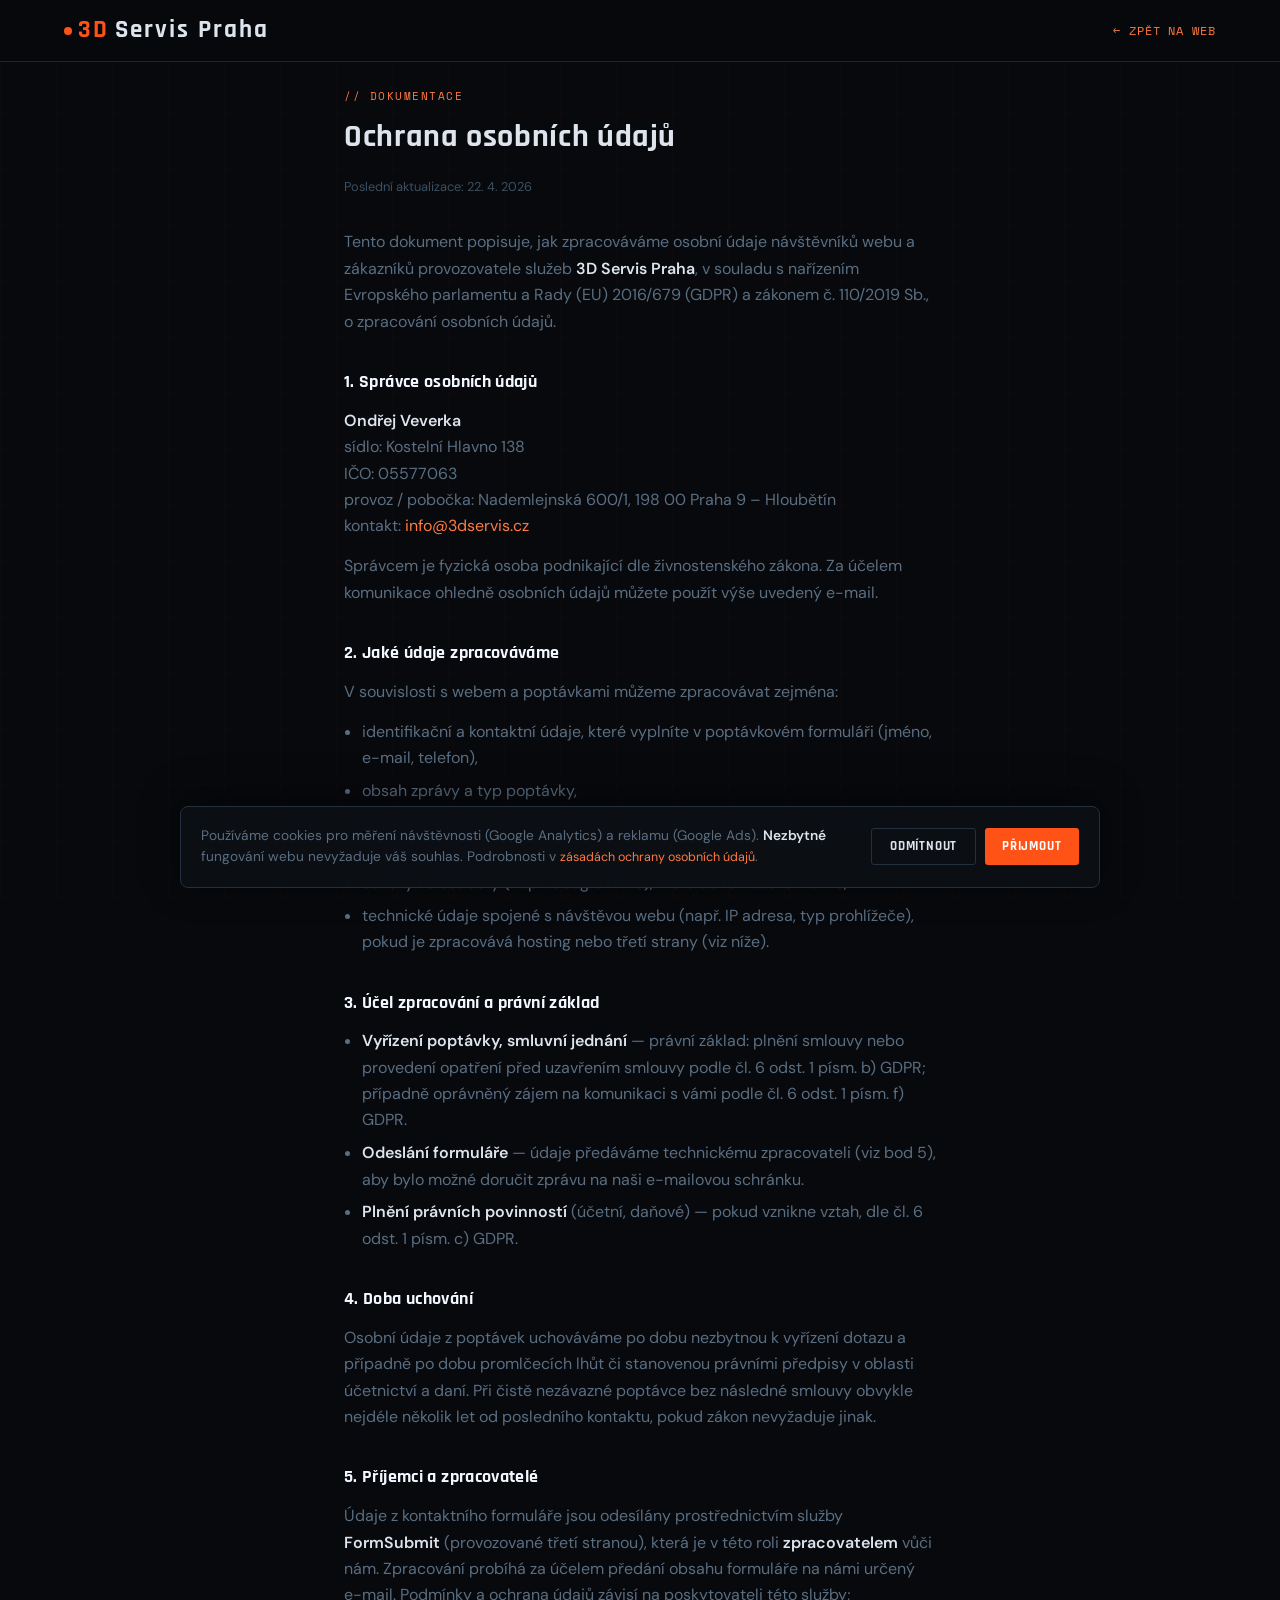
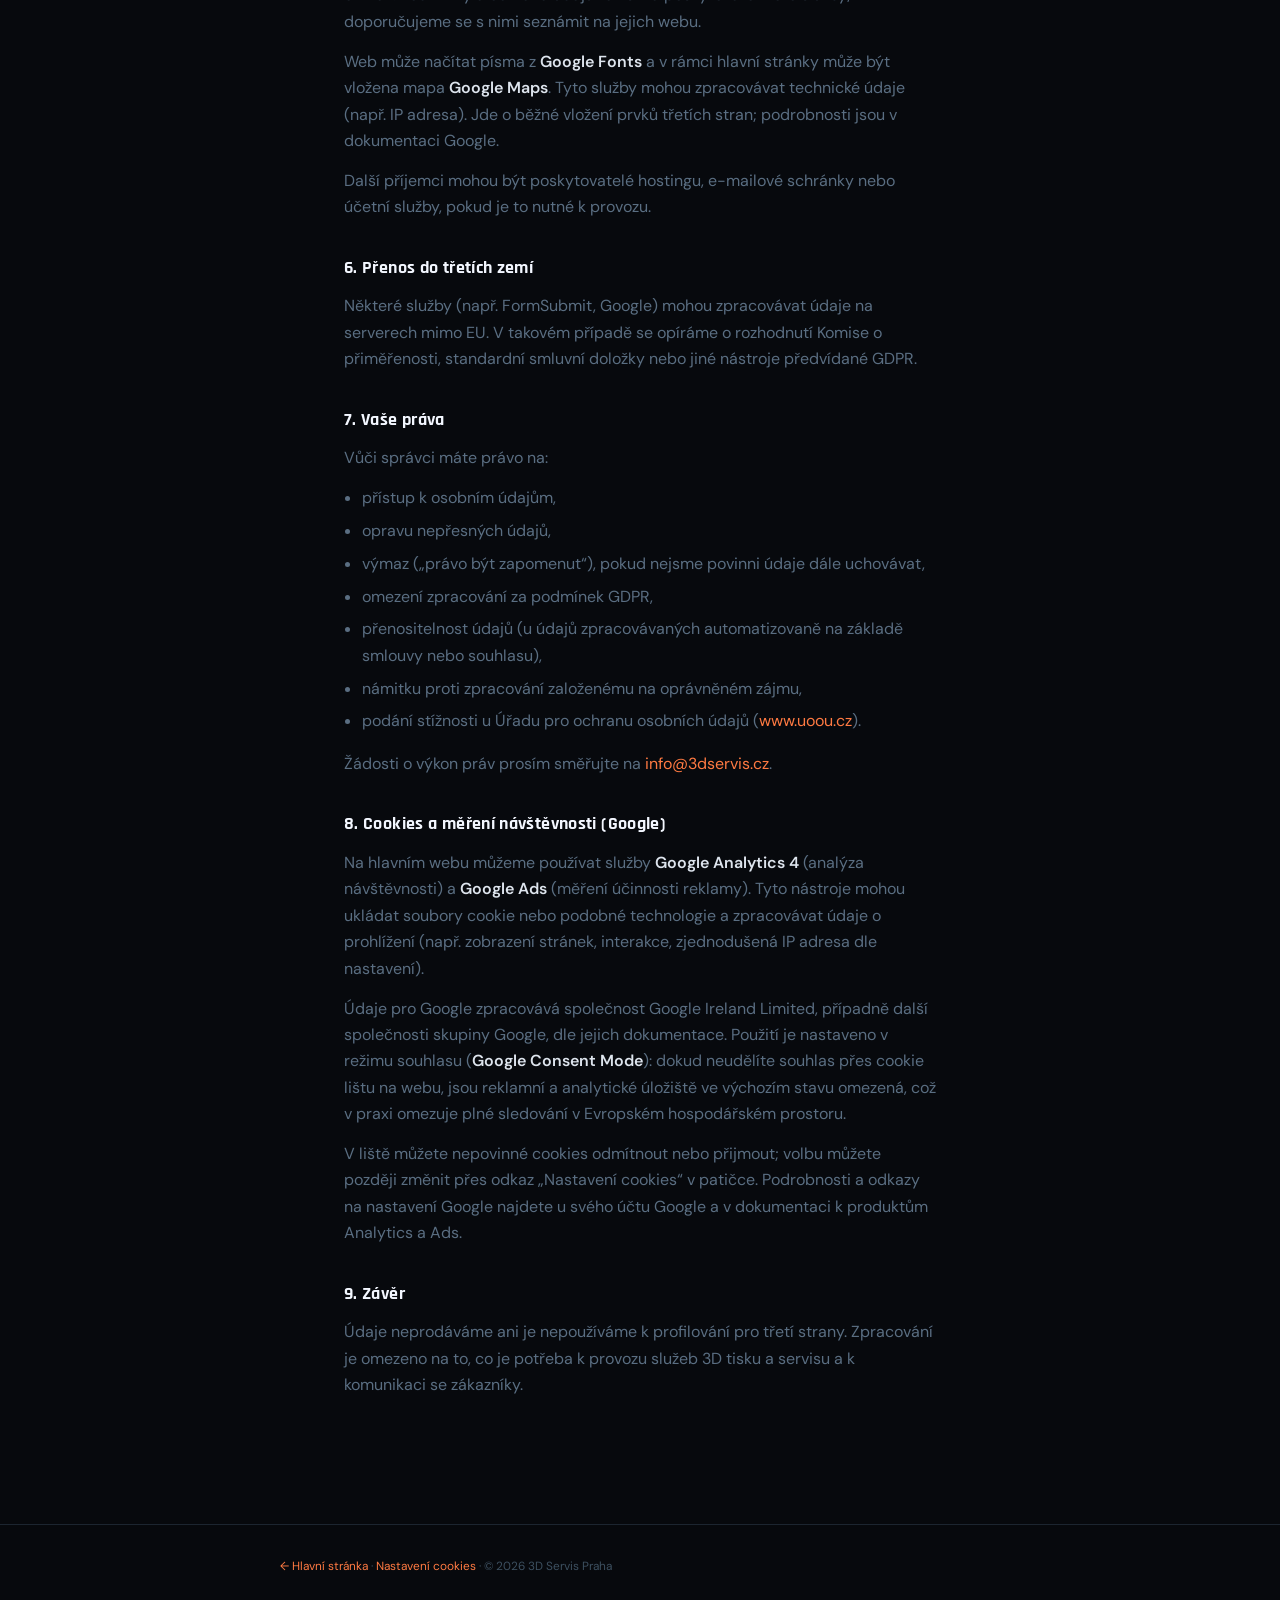
==== gdpr.html @ 3ed7b2bd "Add files via upload" ====
<!DOCTYPE html>
<html lang="cs">
<head>
<meta charset="UTF-8">
<meta name="viewport" content="width=device-width, initial-scale=1.0">
<title>Ochrana osobních údajů (GDPR) | 3D Servis Praha</title>
<meta name="description" content="Zásady zpracování osobních údajů společnosti 3D Servis Praha v souladu s nařízením GDPR.">
<link rel="preconnect" href="https://fonts.googleapis.com">
<link href="https://fonts.googleapis.com/css2?family=Rajdhani:wght@400;600;700&family=Space+Mono:wght@400;700&family=DM+Sans:ital,wght@0,300;0,400;0,500;1,400&display=swap" rel="stylesheet">
<link rel="stylesheet" href="css/gdpr.css">
</head>
<body>

<nav>
  <a class="logo" href="index.html"><div class="logo-dot"></div><span class="logo-3d">3D</span> Servis Praha</a>
  <a class="nav-back" href="index.html">← Zpět na web</a>
</nav>

<main>
  <div class="legal-eyebrow">// Dokumentace</div>
  <h1>Ochrana osobních údajů</h1>
  <p class="legal-updated">Poslední aktualizace: 22. 4. 2026</p>

  <article class="legal">
    <p>Tento dokument popisuje, jak zpracováváme osobní údaje návštěvníků webu a zákazníků provozovatele služeb <strong>3D Servis Praha</strong>, v souladu s nařízením Evropského parlamentu a Rady (EU) 2016/679 (GDPR) a zákonem č. 110/2019 Sb., o zpracování osobních údajů.</p>

    <h2>1. Správce osobních údajů</h2>
    <p><strong>Ondřej Veverka</strong><br>
    sídlo: Kostelní Hlavno 138<br>
    IČO: 05577063<br>
    provoz / pobočka: Nademlejnská 600/1, 198 00 Praha 9 – Hloubětín<br>
    kontakt: <a href="mailto:info@3dservis.cz">info@3dservis.cz</a></p>
    <p>Správcem je fyzická osoba podnikající dle živnostenského zákona. Za účelem komunikace ohledně osobních údajů můžete použít výše uvedený e-mail.</p>

    <h2>2. Jaké údaje zpracováváme</h2>
    <p>V souvislosti s webem a poptávkami můžeme zpracovávat zejména:</p>
    <ul>
      <li>identifikační a kontaktní údaje, které vyplníte v poptávkovém formuláři (jméno, e-mail, telefon),</li>
      <li>obsah zprávy a typ poptávky,</li>
      <li>přílohy odeslané prostřednictvím formuláře (např. 3D modely, obrázky, PDF), pokud je přiložíte,</li>
      <li>odkazy na soubory (např. Google Drive), které do formuláře vložíte,</li>
      <li>technické údaje spojené s návštěvou webu (např. IP adresa, typ prohlížeče), pokud je zpracovává hosting nebo třetí strany (viz níže).</li>
    </ul>

    <h2>3. Účel zpracování a právní základ</h2>
    <ul>
      <li><strong>Vyřízení poptávky, smluvní jednání</strong> — právní základ: plnění smlouvy nebo provedení opatření před uzavřením smlouvy podle čl. 6 odst. 1 písm. b) GDPR; případně oprávněný zájem na komunikaci s vámi podle čl. 6 odst. 1 písm. f) GDPR.</li>
      <li><strong>Odeslání formuláře</strong> — údaje předáváme technickému zpracovateli (viz bod 5), aby bylo možné doručit zprávu na naši e-mailovou schránku.</li>
      <li><strong>Plnění právních povinností</strong> (účetní, daňové) — pokud vznikne vztah, dle čl. 6 odst. 1 písm. c) GDPR.</li>
    </ul>

    <h2>4. Doba uchování</h2>
    <p>Osobní údaje z poptávek uchováváme po dobu nezbytnou k vyřízení dotazu a případně po dobu promlčecích lhůt či stanovenou právními předpisy v oblasti účetnictví a daní. Při čistě nezávazné poptávce bez následné smlouvy obvykle nejdéle několik let od posledního kontaktu, pokud zákon nevyžaduje jinak.</p>

    <h2>5. Příjemci a zpracovatelé</h2>
    <p>Údaje z kontaktního formuláře jsou odesílány prostřednictvím služby <strong>FormSubmit</strong> (provozované třetí stranou), která je v této roli <strong>zpracovatelem</strong> vůči nám. Zpracování probíhá za účelem předání obsahu formuláře na námi určený e-mail. Podmínky a ochrana údajů závisí na poskytovateli této služby; doporučujeme se s nimi seznámit na jejich webu.</p>
    <p>Web může načítat písma z <strong>Google Fonts</strong> a v rámci hlavní stránky může být vložena mapa <strong>Google Maps</strong>. Tyto služby mohou zpracovávat technické údaje (např. IP adresa). Jde o běžné vložení prvků třetích stran; podrobnosti jsou v dokumentaci Google.</p>
    <p>Další příjemci mohou být poskytovatelé hostingu, e-mailové schránky nebo účetní služby, pokud je to nutné k provozu.</p>

    <h2>6. Přenos do třetích zemí</h2>
    <p>Některé služby (např. FormSubmit, Google) mohou zpracovávat údaje na serverech mimo EU. V takovém případě se opíráme o rozhodnutí Komise o přiměřenosti, standardní smluvní doložky nebo jiné nástroje předvídané GDPR.</p>

    <h2>7. Vaše práva</h2>
    <p>Vůči správci máte právo na:</p>
    <ul>
      <li>přístup k osobním údajům,</li>
      <li>opravu nepřesných údajů,</li>
      <li>výmaz („právo být zapomenut“), pokud nejsme povinni údaje dále uchovávat,</li>
      <li>omezení zpracování za podmínek GDPR,</li>
      <li>přenositelnost údajů (u údajů zpracovávaných automatizovaně na základě smlouvy nebo souhlasu),</li>
      <li>námitku proti zpracování založenému na oprávněném zájmu,</li>
      <li>podání stížnosti u Úřadu pro ochranu osobních údajů (<a href="https://www.uoou.cz" target="_blank" rel="noopener noreferrer">www.uoou.cz</a>).</li>
    </ul>
    <p>Žádosti o výkon práv prosím směřujte na <a href="mailto:info@3dservis.cz">info@3dservis.cz</a>.</p>

    <h2 id="cookies">8. Cookies a měření návštěvnosti (Google)</h2>
    <p>Na hlavním webu můžeme používat služby <strong>Google Analytics 4</strong> (analýza návštěvnosti) a <strong>Google Ads</strong> (měření účinnosti reklamy). Tyto nástroje mohou ukládat soubory cookie nebo podobné technologie a zpracovávat údaje o prohlížení (např. zobrazení stránek, interakce, zjednodušená IP adresa dle nastavení).</p>
    <p>Údaje pro Google zpracovává společnost Google Ireland Limited, případně další společnosti skupiny Google, dle jejich dokumentace. Použití je nastaveno v režimu souhlasu (<strong>Google Consent Mode</strong>): dokud neudělíte souhlas přes cookie lištu na webu, jsou reklamní a analytické úložiště ve výchozím stavu omezená, což v praxi omezuje plné sledování v Evropském hospodářském prostoru.</p>
    <p>V liště můžete nepovinné cookies odmítnout nebo přijmout; volbu můžete později změnit přes odkaz „Nastavení cookies“ v patičce. Podrobnosti a odkazy na nastavení Google najdete u svého účtu Google a v dokumentaci k produktům Analytics a Ads.</p>

    <h2>9. Závěr</h2>
    <p>Údaje neprodáváme ani je nepoužíváme k profilování pro třetí strany. Zpracování je omezeno na to, co je potřeba k provozu služeb 3D tisku a servisu a k komunikaci se zákazníky.</p>
  </article>
</main>

<footer>
  <div class="f-inner">
    <a href="index.html">← Hlavní stránka</a> · <a href="#" data-cookie-settings>Nastavení cookies</a> · © 2026 3D Servis Praha
  </div>
</footer>

<script src="js/tracking.js" defer></script>
<script src="js/cookie-banner.js" defer></script>
</body>
</html>
---- css/gdpr.css ----
:root{
  --bg:#07090d; --surface:#0c0f14; --card:#10151c;
  --border:#1c2530; --border2:#243040;
  --orange:#ff5216; --orange2:#ff7a42;
  --text:#dde4ed; --muted:#5a6e82; --muted2:#3d5060;
}
*,*::before,*::after{box-sizing:border-box;margin:0;padding:0}
html{scroll-behavior:smooth}
body{background:var(--bg);color:var(--text);font-family:'DM Sans',sans-serif;font-size:16px;line-height:1.65;overflow-x:hidden}
body::before{content:'';position:fixed;inset:0;background-image:linear-gradient(rgba(255,82,22,.025) 1px,transparent 1px),linear-gradient(90deg,rgba(255,82,22,.025) 1px,transparent 1px);background-size:56px 56px;pointer-events:none;z-index:0}
nav{position:fixed;top:0;left:0;right:0;z-index:200;display:flex;align-items:center;justify-content:space-between;padding:0 5vw;height:62px;background:rgba(7,9,13,.88);backdrop-filter:blur(16px);border-bottom:1px solid var(--border)}
.logo{font-family:'Rajdhani',sans-serif;font-size:1.55rem;font-weight:700;letter-spacing:2px;color:var(--text);display:flex;align-items:center;gap:6px;text-decoration:none}
.logo-3d{color:var(--orange)}
.logo-dot{width:8px;height:8px;border-radius:50%;background:var(--orange);flex-shrink:0}
.nav-back{font-family:'Space Mono',monospace;font-size:.72rem;color:var(--orange2);text-decoration:none;letter-spacing:.08em;text-transform:uppercase}
.nav-back:hover{color:var(--orange)}
main{position:relative;z-index:1;max-width:720px;margin:0 auto;padding:5.5rem 5vw 4rem}
.legal-eyebrow{font-family:'Space Mono',monospace;font-size:.68rem;color:var(--orange2);letter-spacing:.14em;text-transform:uppercase;margin-bottom:.75rem}
h1{font-family:'Rajdhani',sans-serif;font-size:2rem;font-weight:700;letter-spacing:.02em;line-height:1.2;margin-bottom:1.25rem}
.legal-updated{font-size:.8rem;color:var(--muted2);margin-bottom:2rem}
.legal h2{font-family:'Rajdhani',sans-serif;font-size:1.15rem;font-weight:700;color:#f3f7ff;margin:2rem 0 .65rem;letter-spacing:.02em}
.legal p,.legal li{color:var(--muted);margin-bottom:.85rem}
.legal ul{margin:.5rem 0 1rem 1.1rem}
.legal li{margin-bottom:.4rem}
.legal strong{color:var(--text);font-weight:600}
.legal a{color:var(--orange2);text-decoration:none}
.legal a:hover{text-decoration:underline}
footer{position:relative;z-index:1;border-top:1px solid var(--border);padding:2rem 5vw;margin-top:3rem}
.f-inner{max-width:720px;margin:0 auto;font-size:.74rem;color:var(--muted2)}
.f-inner a{color:var(--orange2);text-decoration:none}
.f-inner a:hover{text-decoration:underline}
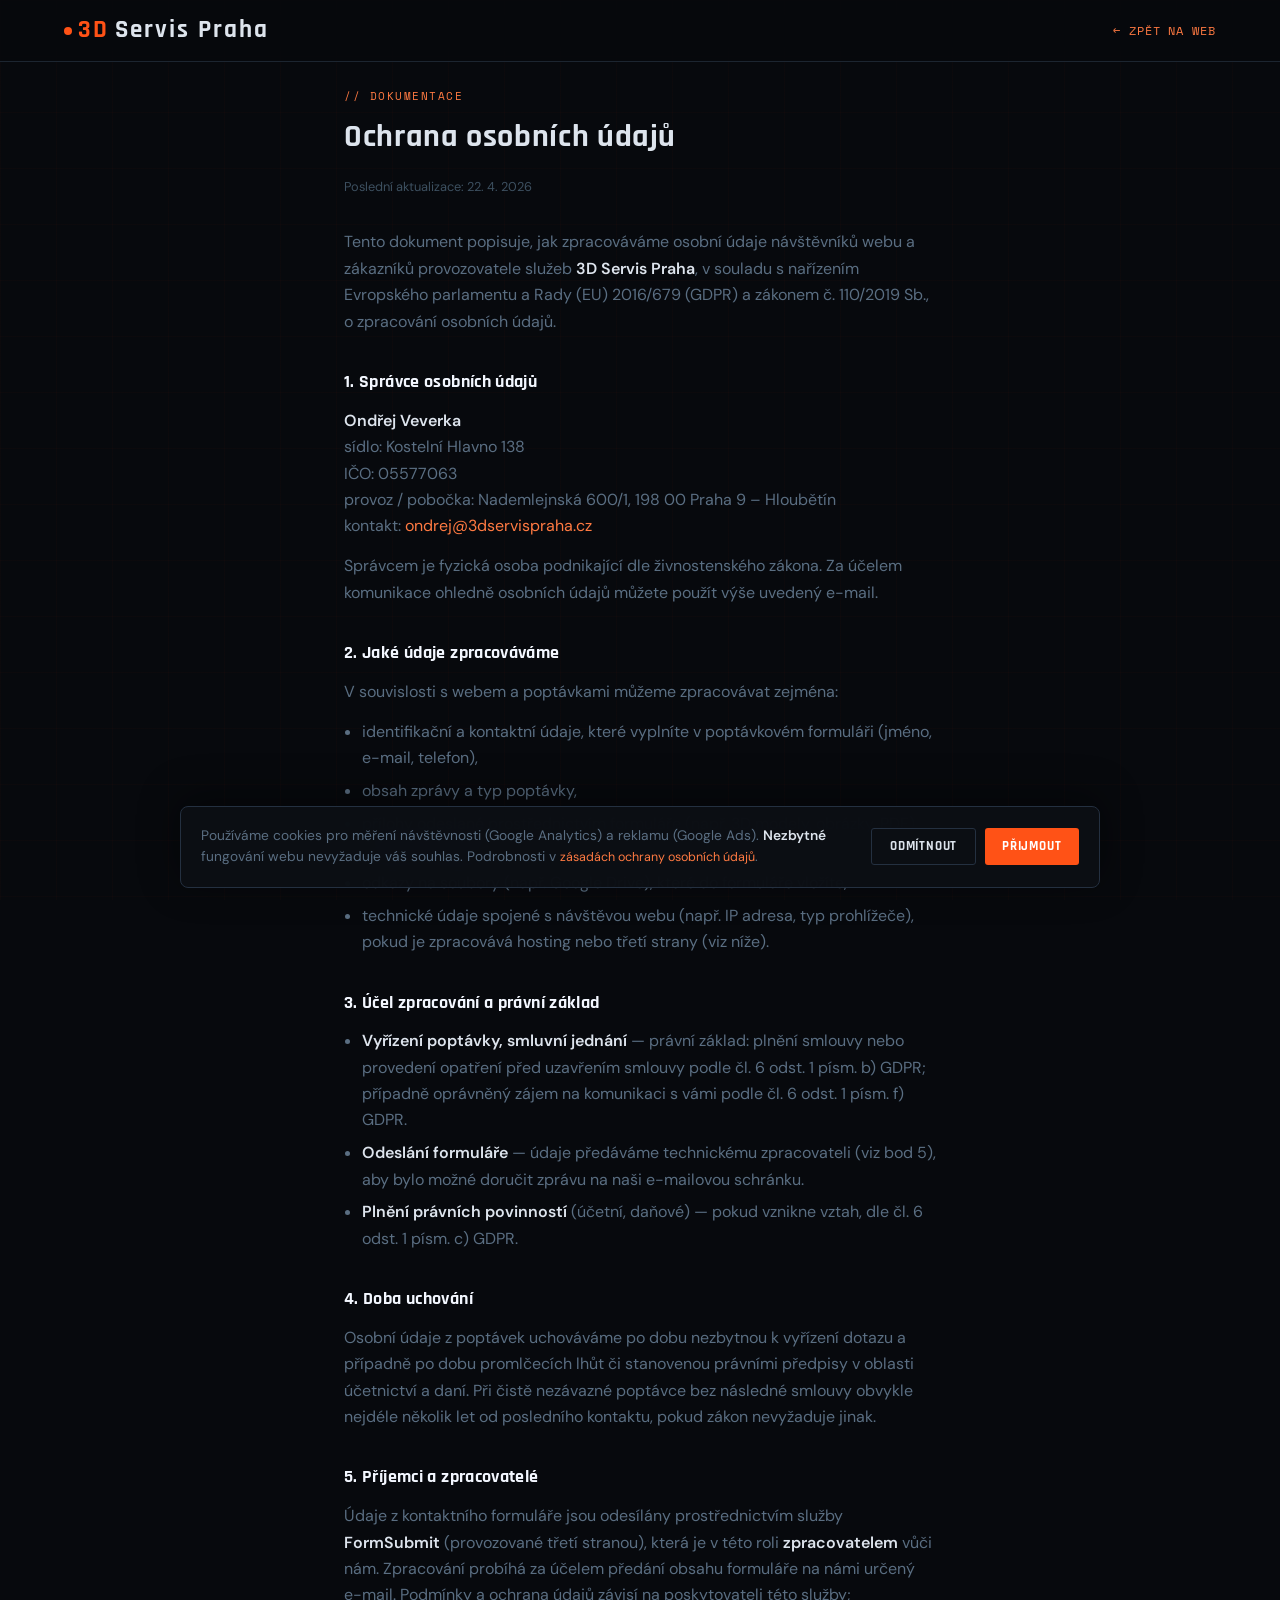
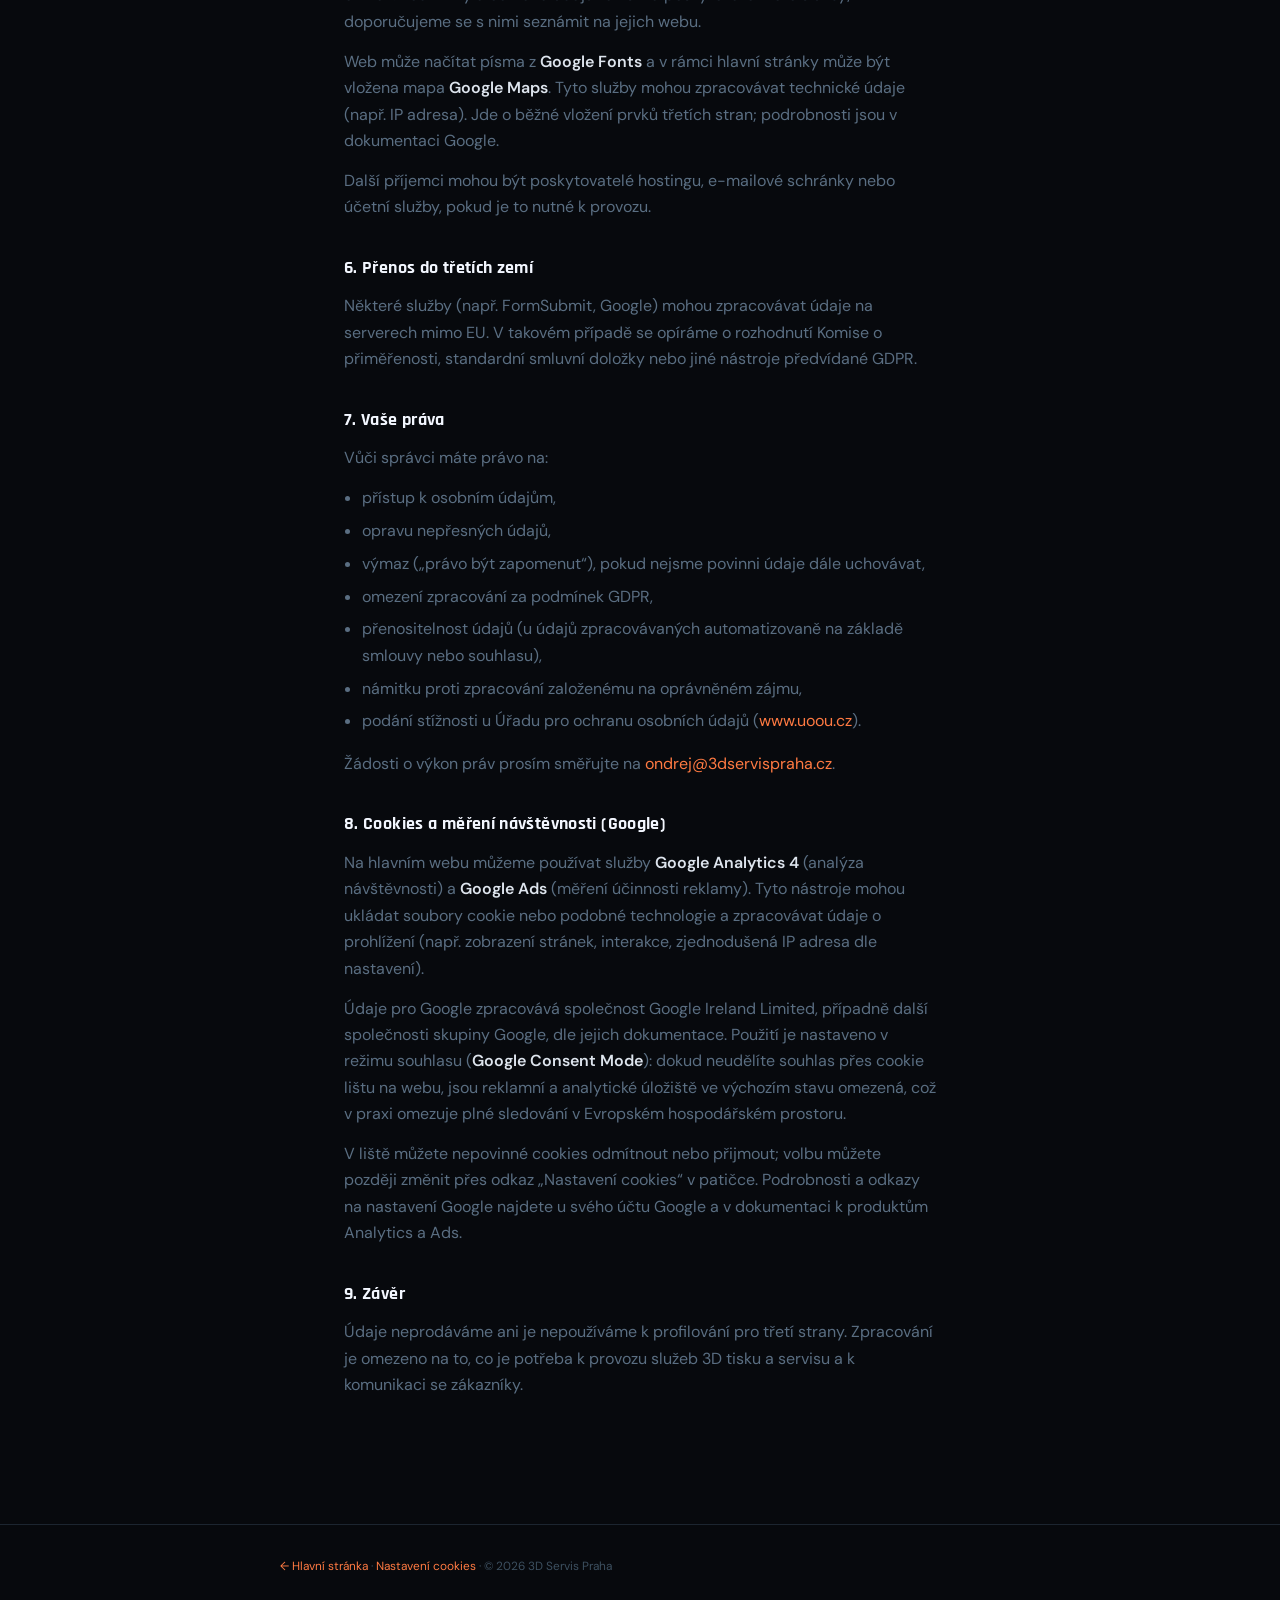
==== commit 7a2bc6e3: "Add files via upload" ====
--- a/gdpr.html
+++ b/gdpr.html
@@ -29,7 +29,7 @@
     sídlo: Kostelní Hlavno 138<br>
     IČO: 05577063<br>
     provoz / pobočka: Nademlejnská 600/1, 198 00 Praha 9 – Hloubětín<br>
-    kontakt: <a href="mailto:info@3dservis.cz">info@3dservis.cz</a></p>
+    kontakt: <a href="mailto:ondrej@3dservispraha.cz">ondrej@3dservispraha.cz</a></p>
     <p>Správcem je fyzická osoba podnikající dle živnostenského zákona. Za účelem komunikace ohledně osobních údajů můžete použít výše uvedený e-mail.</p>
 
     <h2>2. Jaké údaje zpracováváme</h2>
@@ -71,7 +71,7 @@
       <li>námitku proti zpracování založenému na oprávněném zájmu,</li>
       <li>podání stížnosti u Úřadu pro ochranu osobních údajů (<a href="https://www.uoou.cz" target="_blank" rel="noopener noreferrer">www.uoou.cz</a>).</li>
     </ul>
-    <p>Žádosti o výkon práv prosím směřujte na <a href="mailto:info@3dservis.cz">info@3dservis.cz</a>.</p>
+    <p>Žádosti o výkon práv prosím směřujte na <a href="mailto:ondrej@3dservispraha.cz">ondrej@3dservispraha.cz</a>.</p>
 
     <h2 id="cookies">8. Cookies a měření návštěvnosti (Google)</h2>
     <p>Na hlavním webu můžeme používat služby <strong>Google Analytics 4</strong> (analýza návštěvnosti) a <strong>Google Ads</strong> (měření účinnosti reklamy). Tyto nástroje mohou ukládat soubory cookie nebo podobné technologie a zpracovávat údaje o prohlížení (např. zobrazení stránek, interakce, zjednodušená IP adresa dle nastavení).</p>
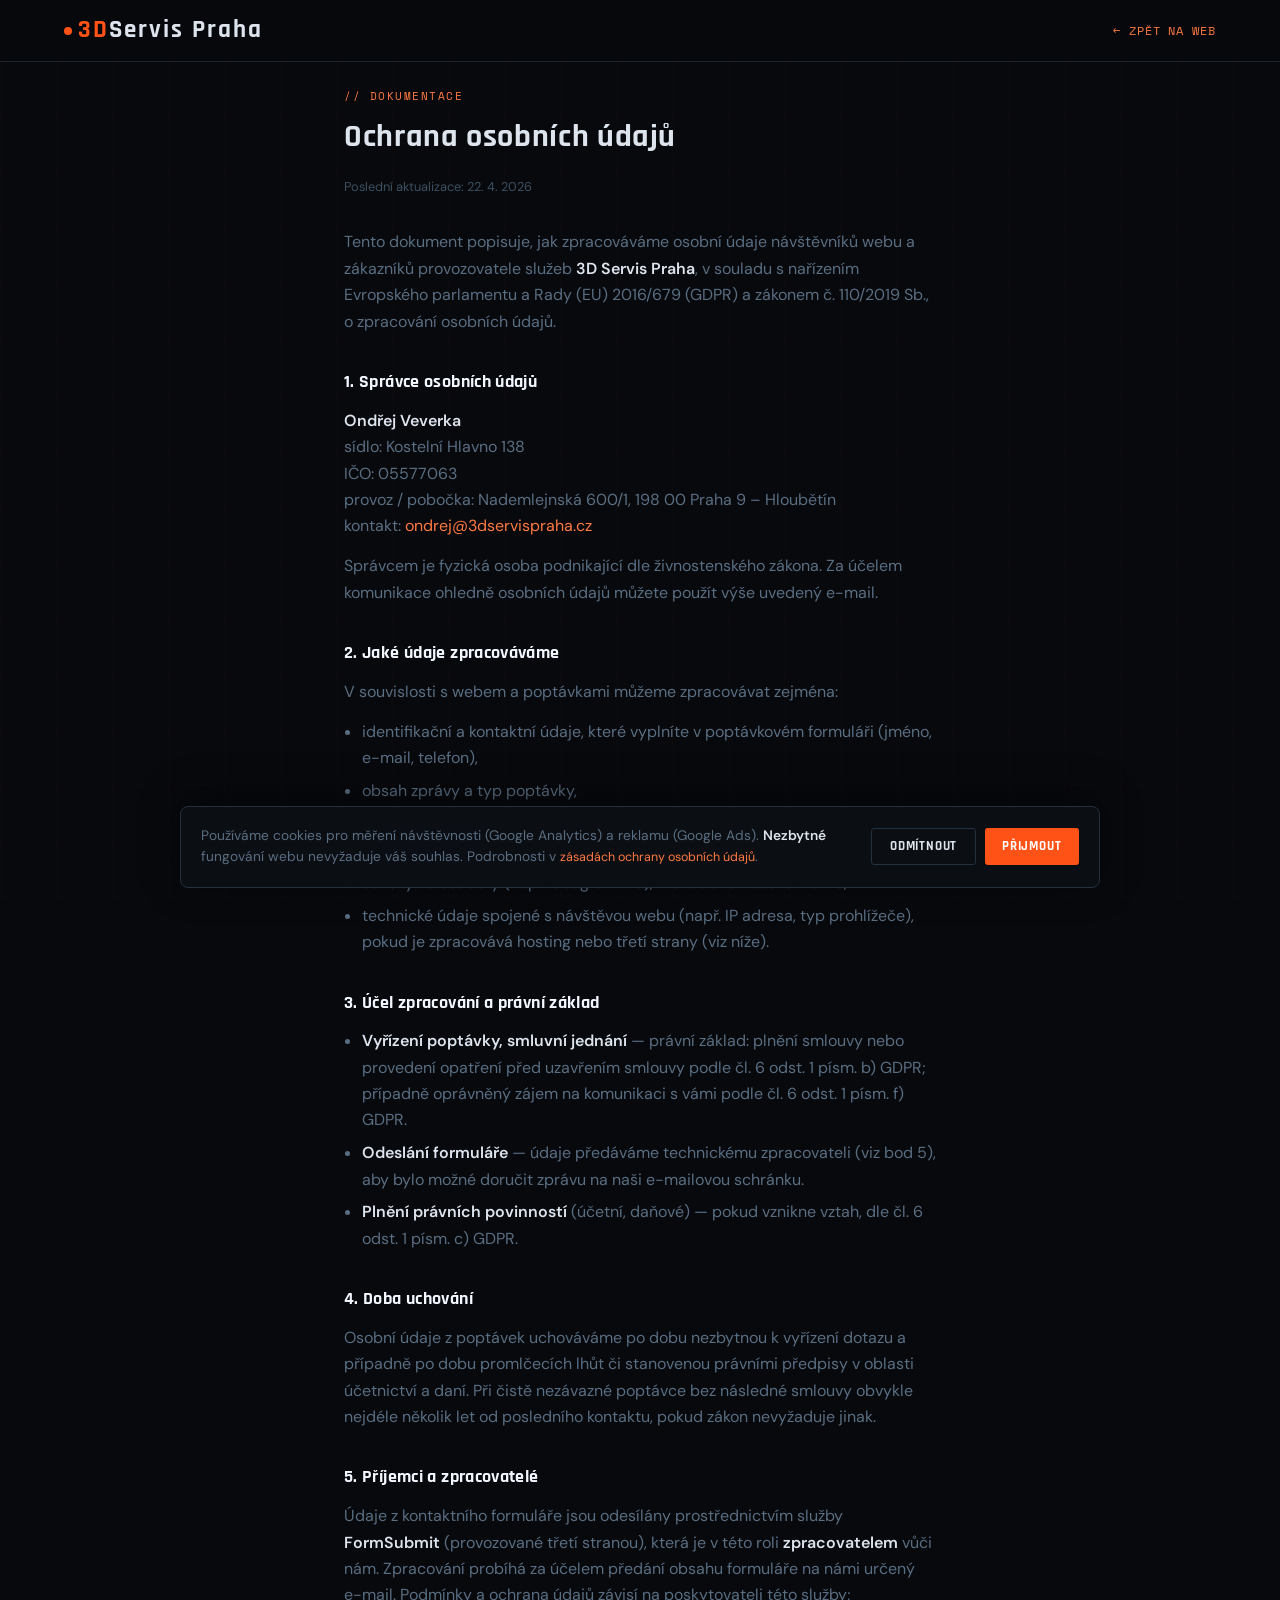
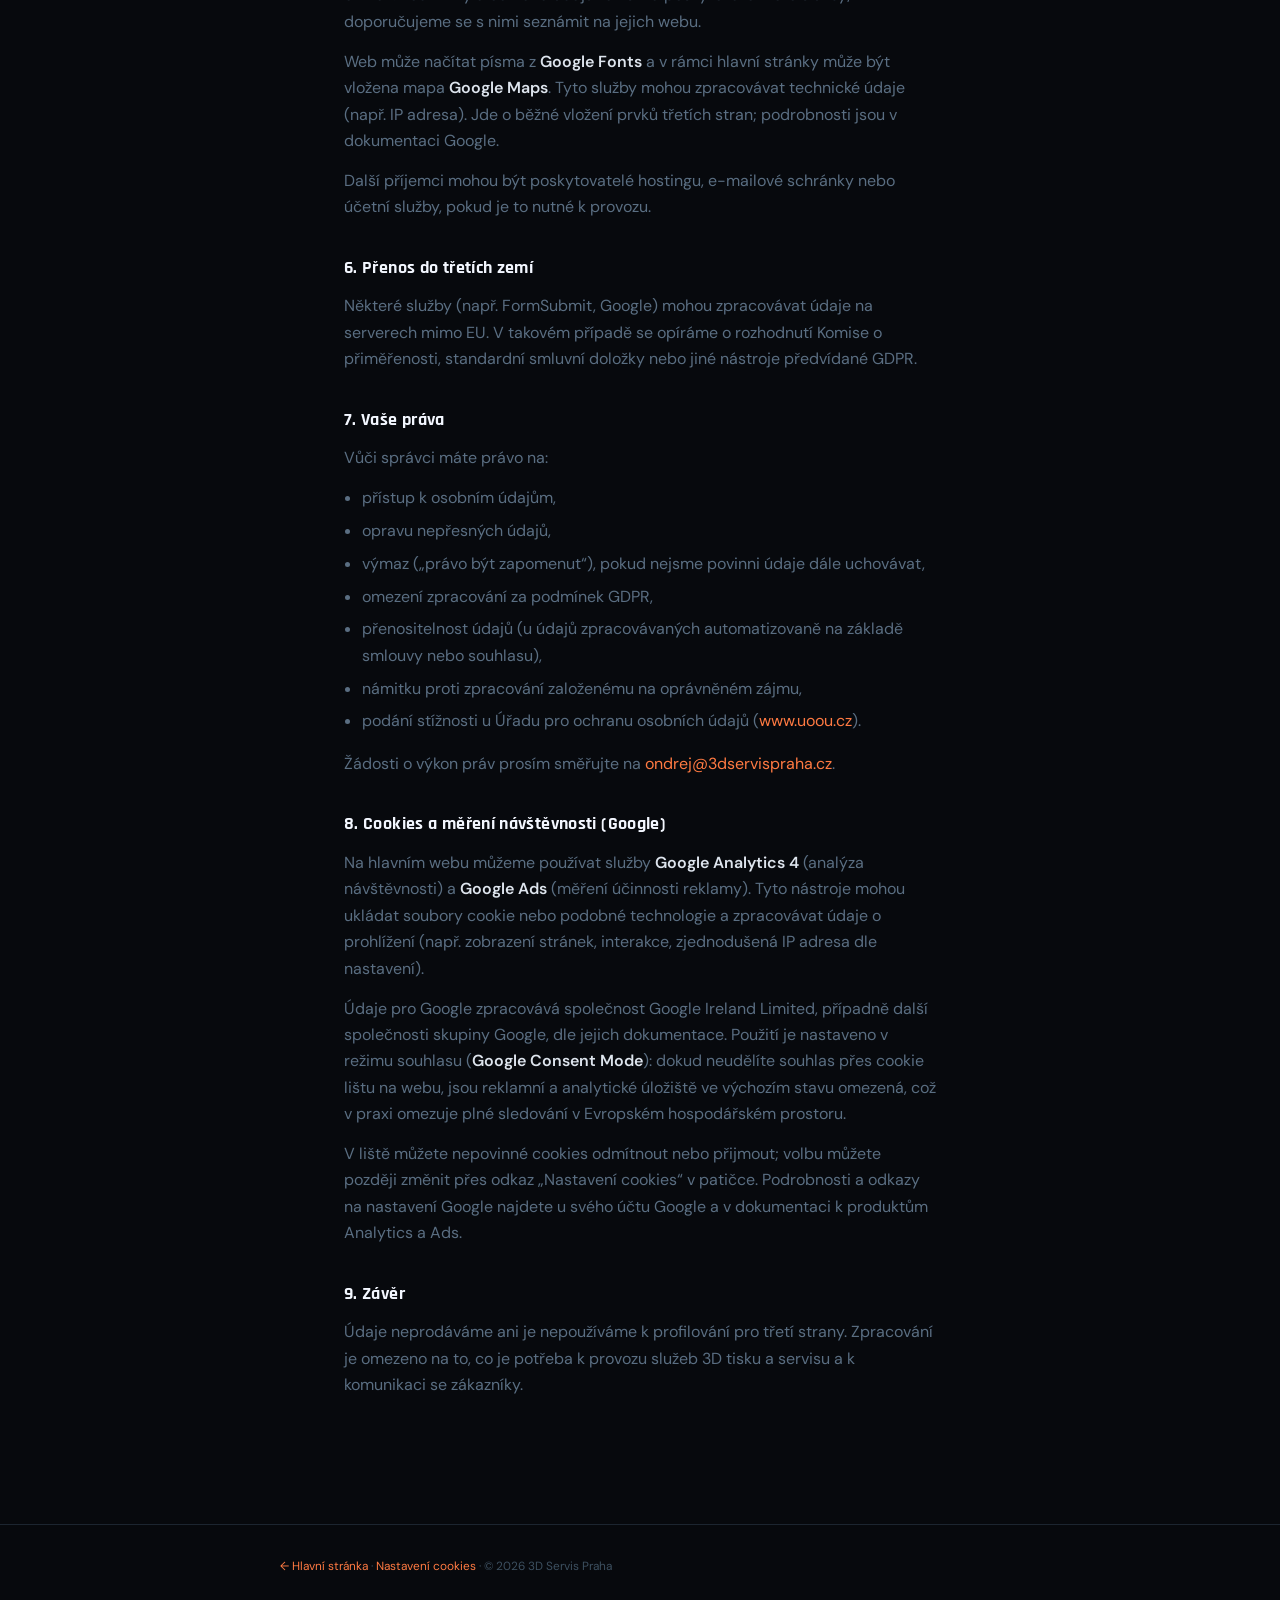
==== commit 4728e037: "Add files via upload" ====
--- a/gdpr.html
+++ b/gdpr.html
@@ -5,6 +5,10 @@
 <meta name="viewport" content="width=device-width, initial-scale=1.0">
 <title>Ochrana osobních údajů (GDPR) | 3D Servis Praha</title>
 <meta name="description" content="Zásady zpracování osobních údajů společnosti 3D Servis Praha v souladu s nařízením GDPR.">
+<link rel="icon" type="image/png" sizes="64x64" href="assets/brand/favicon-64.png">
+<link rel="apple-touch-icon" sizes="192x192" href="assets/brand/favicon-192.png">
+<link rel="shortcut icon" href="assets/brand/favicon-64.png" type="image/png">
+<meta name="theme-color" content="#07090d">
 <link rel="preconnect" href="https://fonts.googleapis.com">
 <link href="https://fonts.googleapis.com/css2?family=Rajdhani:wght@400;600;700&family=Space+Mono:wght@400;700&family=DM+Sans:ital,wght@0,300;0,400;0,500;1,400&display=swap" rel="stylesheet">
 <link rel="stylesheet" href="css/gdpr.css">
@@ -12,7 +16,7 @@
 <body>
 
 <nav>
-  <a class="logo" href="index.html"><div class="logo-dot"></div><span class="logo-3d">3D</span> Servis Praha</a>
+  <a class="logo" href="index.html"><div class="logo-dot"></div><span><span class="logo-3d">3D</span>Servis Praha</span></a>
   <a class="nav-back" href="index.html">← Zpět na web</a>
 </nav>
 
